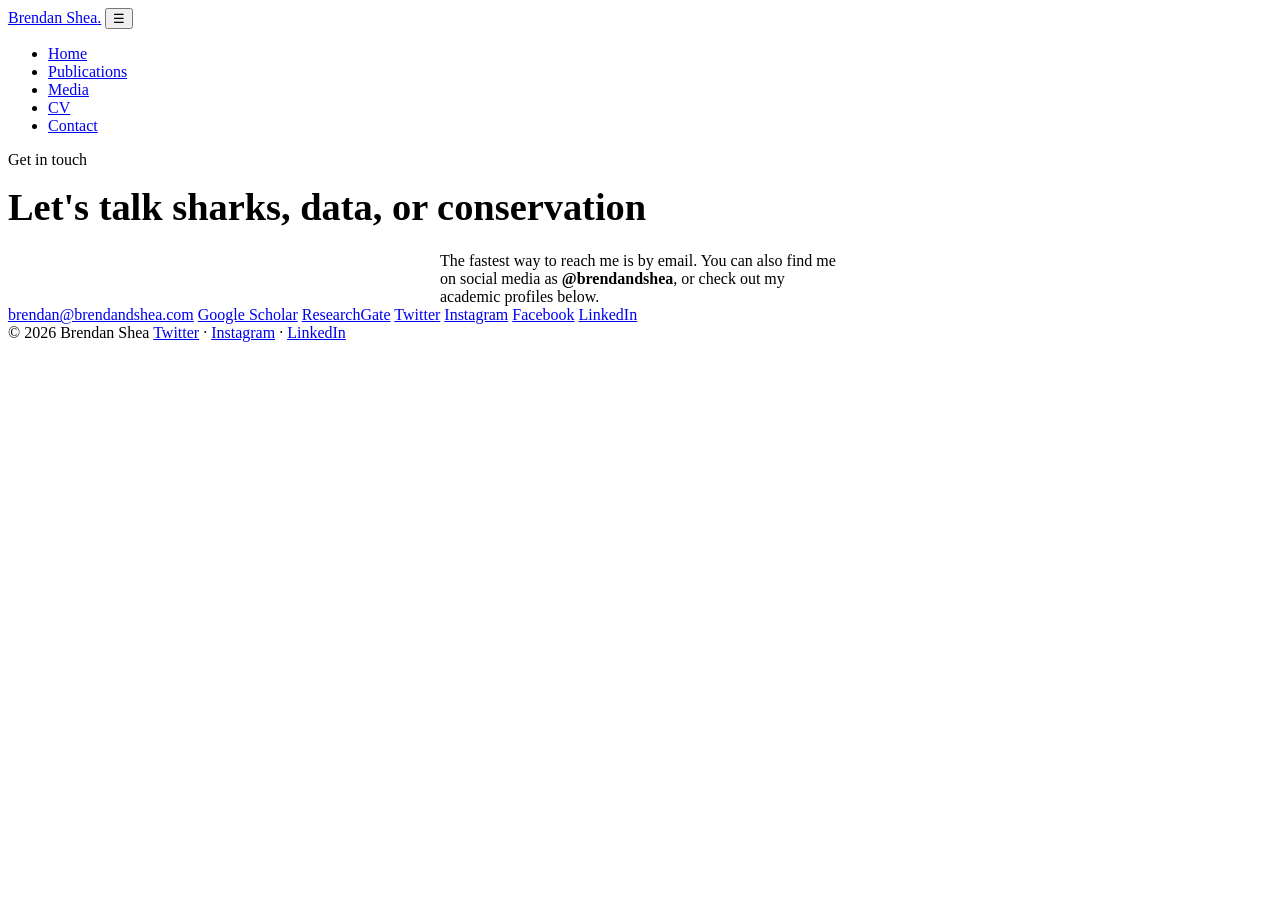
==== contact.html @ 5d06c725 "Add files via upload" ====
<!DOCTYPE html>
<html lang="en">
<head>
<meta charset="UTF-8">
<meta name="viewport" content="width=device-width, initial-scale=1.0">
<title>Contact — Brendan Shea</title>
<meta name="description" content="Get in touch with Brendan Shea — marine ecologist and data scientist.">
<link rel="preconnect" href="https://fonts.googleapis.com">
<link rel="preconnect" href="https://fonts.gstatic.com" crossorigin>
<link href="https://fonts.googleapis.com/css2?family=Fraunces:opsz,wght@9..144,500;9..144,600;9..144,700&family=Inter:wght@400;500;600;700&family=IBM+Plex+Mono:wght@400;500&display=swap" rel="stylesheet">
<link rel="stylesheet" href="css/style.css">
</head>
<body>

<nav class="site-nav">
  <div class="wrap">
    <a href="index.html" class="brand">Brendan Shea<span class="dot">.</span></a>
    <button class="nav-toggle" aria-label="Toggle navigation" aria-expanded="false">&#9776;</button>
    <ul class="nav-links">
      <li><a href="index.html">Home</a></li>
      <li><a href="publications.html">Publications</a></li>
      <li><a href="media.html">Media</a></li>
      <li><a href="cv.html">CV</a></li>
      <li><a href="contact.html" aria-current="page">Contact</a></li>
    </ul>
  </div>
</nav>

<section class="tight reveal" style="padding-top: var(--space-6);">
  <div class="wrap">
    <div class="contact-card">
      <p class="eyebrow" style="color:var(--accent-teal);">Get in touch</p>
      <h2 style="font-family:var(--font-display); font-size:clamp(1.8rem,3.5vw,2.4rem); margin: 0.3em 0 0.6em; color: var(--text-light);">Let's talk sharks, data, or conservation</h2>
      <p style="color:var(--text-muted-light); max-width:50ch; margin: 0 auto;">
        The fastest way to reach me is by email. You can also find me on social media as <strong style="color:var(--text-light);">@brendandshea</strong>, or check out my academic profiles below.
      </p>
      <div class="contact-links">
        <a href="mailto:brendan@brendandshea.com">brendan@brendandshea.com</a>
        <a href="https://scholar.google.com/citations?user=3Ep7CCoAAAAJ&hl=en&oi=ao" target="_blank" rel="noopener">Google Scholar</a>
        <a href="https://www.researchgate.net/profile/Brendan-Shea-5" target="_blank" rel="noopener">ResearchGate</a>
        <a href="https://twitter.com/brendandshea" target="_blank" rel="noopener">Twitter</a>
        <a href="https://instagram.com/brendandshea" target="_blank" rel="noopener">Instagram</a>
        <a href="https://facebook.com/brendandshea" target="_blank" rel="noopener">Facebook</a>
        <a href="https://www.linkedin.com/in/bdshea/" target="_blank" rel="noopener">LinkedIn</a>
      </div>
    </div>
  </div>
</section>

<footer class="site-footer">
  <div class="wrap">
    <span>&copy; <span id="year"></span> Brendan Shea</span>
    <span>
      <a href="https://twitter.com/brendandshea" target="_blank" rel="noopener">Twitter</a> &middot;
      <a href="https://instagram.com/brendandshea" target="_blank" rel="noopener">Instagram</a> &middot;
      <a href="https://www.linkedin.com/in/bdshea/" target="_blank" rel="noopener">LinkedIn</a>
    </span>
  </div>
</footer>

<script src="js/main.js"></script>
<script>document.getElementById('year').textContent = new Date().getFullYear();</script>
</body>
</html>
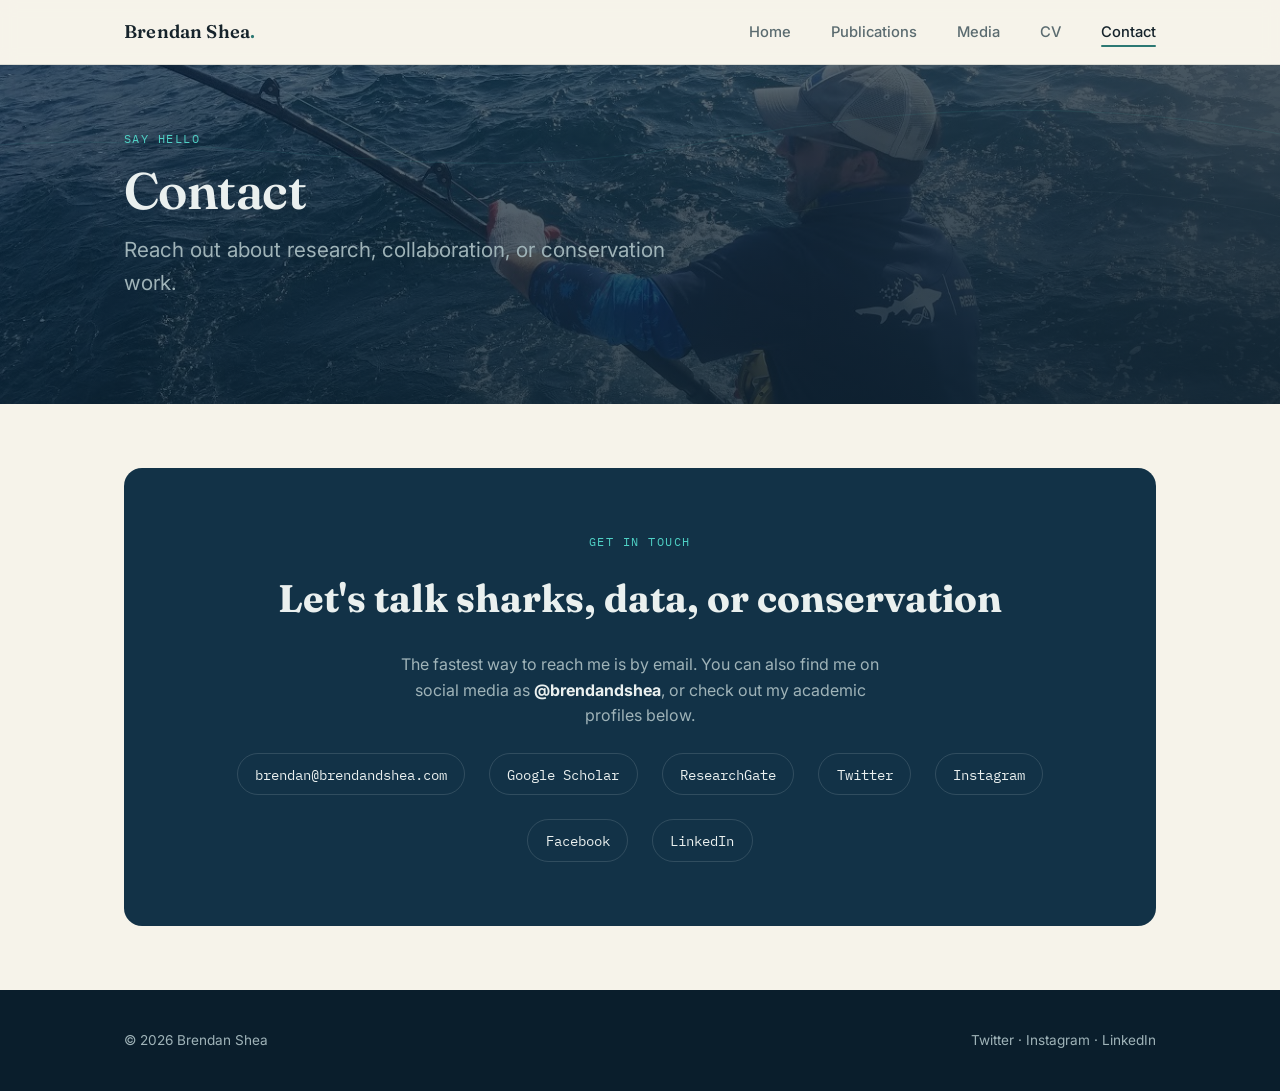
==== commit 8542aa20: "style edits" ====
--- a/contact.html
+++ b/contact.html
@@ -26,7 +26,19 @@
   </div>
 </nav>
 
-<section class="tight reveal" style="padding-top: var(--space-6);">
+<header class="hero has-photo" style="padding: var(--space-5) 0; background-image: url('images/contact/header.jpeg');">
+  <svg class="hero-contours" viewBox="0 0 1200 300" preserveAspectRatio="xMidYMid slice" xmlns="http://www.w3.org/2000/svg" aria-hidden="true">
+    <path d="M-50,80 C 200,40 400,120 650,70 S 1100,40 1250,80" fill="none" stroke="#4FD1C5" stroke-width="1" opacity="0.22"/>
+    <path d="M-50,160 C 220,110 420,190 680,140 S 1120,110 1250,160" fill="none" stroke="#EAF0EF" stroke-width="1" opacity="0.1"/>
+  </svg>
+  <div class="wrap">
+    <p class="eyebrow">Say hello</p>
+    <h1 style="font-size:clamp(2.2rem,4.5vw,3.2rem);">Contact</h1>
+    <p class="role">Reach out about research, collaboration, or conservation work.</p>
+  </div>
+</header>
+
+<section class="tight reveal">
   <div class="wrap">
     <div class="contact-card">
       <p class="eyebrow" style="color:var(--accent-teal);">Get in touch</p>
--- a/css/style.css
+++ b/css/style.css
@@ -0,0 +1,545 @@
+/* =========================================================
+   Brendan Shea — Marine Ecologist
+   Design system: deep-water navy + sunlit sand + bioluminescent teal
+   Signature motif: satellite-track lines (bathymetric contour + tag path)
+   ========================================================= */
+
+:root {
+  --bg-deep: #0A1E2C;       /* deep water navy — hero / footer */
+  --bg-mid: #123247;        /* secondary panel on dark */
+  --surface: #F6F3EA;       /* sand/paper — main content bg */
+  --surface-alt: #ECE6D6;   /* slightly deeper sand for cards */
+  --text-light: #EAF0EF;    /* text on dark */
+  --text-dark: #16232B;     /* text on light */
+  --text-muted: #5B6B70;    /* secondary text on light */
+  --text-muted-light: #9FB3B8; /* secondary text on dark */
+  --accent-teal: #4FD1C5;   /* bioluminescence accent */
+  --accent-teal-dim: #2C7873;
+  --accent-gold: #D9A441;   /* sunlit-surface accent, used sparingly */
+  --line: rgba(22, 35, 43, 0.12);
+  --line-dark: rgba(234, 240, 239, 0.14);
+
+  --font-display: "Fraunces", "Georgia", serif;
+  --font-body: "Inter", -apple-system, BlinkMacSystemFont, sans-serif;
+  --font-mono: "IBM Plex Mono", "SFMono-Regular", monospace;
+
+  --max-width: 1080px;
+  --space-1: 0.5rem;
+  --space-2: 1rem;
+  --space-3: 1.5rem;
+  --space-4: 2.5rem;
+  --space-5: 4rem;
+  --space-6: 6rem;
+}
+
+* { box-sizing: border-box; }
+html { scroll-behavior: smooth; }
+
+@media (prefers-reduced-motion: reduce) {
+  html { scroll-behavior: auto; }
+  *, *::before, *::after {
+    animation-duration: 0.01ms !important;
+    animation-iteration-count: 1 !important;
+    transition-duration: 0.01ms !important;
+  }
+}
+
+body {
+  margin: 0;
+  font-family: var(--font-body);
+  background: var(--surface);
+  color: var(--text-dark);
+  line-height: 1.6;
+  -webkit-font-smoothing: antialiased;
+}
+
+img { max-width: 100%; display: block; }
+a { color: inherit; }
+
+.wrap {
+  max-width: var(--max-width);
+  margin: 0 auto;
+  padding: 0 var(--space-3);
+}
+
+/* ---------- Nav ---------- */
+.site-nav {
+  position: sticky;
+  top: 0;
+  z-index: 50;
+  background: rgba(246, 243, 234, 0.92);
+  backdrop-filter: blur(8px);
+  border-bottom: 1px solid var(--line);
+}
+.site-nav .wrap {
+  display: flex;
+  align-items: center;
+  justify-content: space-between;
+  height: 64px;
+}
+.site-nav .brand {
+  font-family: var(--font-display);
+  font-weight: 600;
+  font-size: 1.15rem;
+  letter-spacing: 0.01em;
+  text-decoration: none;
+  color: var(--text-dark);
+}
+.site-nav .brand .dot { color: var(--accent-teal-dim); }
+.nav-links {
+  display: flex;
+  gap: var(--space-4);
+  list-style: none;
+  margin: 0;
+  padding: 0;
+}
+.nav-links a {
+  text-decoration: none;
+  font-size: 0.92rem;
+  font-weight: 500;
+  color: var(--text-muted);
+  position: relative;
+  padding-bottom: 4px;
+}
+.nav-links a:hover,
+.nav-links a[aria-current="page"] {
+  color: var(--text-dark);
+}
+.nav-links a[aria-current="page"]::after {
+  content: "";
+  position: absolute;
+  left: 0; right: 0; bottom: -2px;
+  height: 2px;
+  background: var(--accent-teal-dim);
+  border-radius: 2px;
+}
+.nav-toggle { display: none; }
+
+@media (max-width: 720px) {
+  .nav-links {
+    position: fixed;
+    inset: 64px 0 0 0;
+    background: var(--surface);
+    flex-direction: column;
+    padding: var(--space-4) var(--space-3);
+    gap: var(--space-3);
+    transform: translateY(-8px);
+    opacity: 0;
+    pointer-events: none;
+    transition: transform 0.25s ease, opacity 0.25s ease;
+  }
+  .nav-links.open {
+    transform: translateY(0);
+    opacity: 1;
+    pointer-events: auto;
+  }
+  .nav-toggle {
+    display: block;
+    background: none;
+    border: none;
+    font-size: 1.4rem;
+    color: var(--text-dark);
+    cursor: pointer;
+  }
+}
+
+/* ---------- Hero ---------- */
+.hero {
+  position: relative;
+  background: var(--bg-deep);
+  color: var(--text-light);
+  overflow: hidden;
+  padding: var(--space-6) 0 var(--space-5);
+}
+.hero-contours {
+  position: absolute;
+  inset: 0;
+  width: 100%;
+  height: 100%;
+  opacity: 0.35;
+  z-index: 1;
+}
+.hero .wrap {
+  position: relative;
+  z-index: 2;
+}
+
+/* hero with a photographic background */
+.hero.has-photo {
+  background-size: cover;
+  background-position: center;
+}
+.hero.has-photo::before {
+  content: "";
+  position: absolute;
+  inset: 0;
+  z-index: 1;
+  background: linear-gradient(160deg, rgba(10, 30, 44, 0.55) 0%, rgba(10, 30, 44, 0.92) 100%);
+}
+.eyebrow {
+  font-family: var(--font-mono);
+  font-size: 0.78rem;
+  letter-spacing: 0.12em;
+  text-transform: uppercase;
+  color: var(--accent-teal);
+  margin: 0 0 var(--space-2);
+}
+.hero h1 {
+  font-family: var(--font-display);
+  font-weight: 600;
+  font-size: clamp(2.6rem, 6vw, 4.6rem);
+  line-height: 1.02;
+  margin: 0 0 var(--space-2);
+  letter-spacing: -0.01em;
+}
+.hero .role {
+  font-size: clamp(1.05rem, 2vw, 1.3rem);
+  color: var(--text-muted-light);
+  max-width: 46ch;
+  margin: 0 0 var(--space-4);
+}
+.hero .role strong { color: var(--text-light); font-weight: 600; }
+
+.hero-actions {
+  display: flex;
+  gap: var(--space-2);
+  flex-wrap: wrap;
+}
+.btn {
+  display: inline-flex;
+  align-items: center;
+  gap: 0.4em;
+  font-family: var(--font-body);
+  font-weight: 600;
+  font-size: 0.92rem;
+  padding: 0.75em 1.4em;
+  border-radius: 999px;
+  text-decoration: none;
+  border: 1px solid transparent;
+  transition: transform 0.15s ease, background 0.15s ease, border-color 0.15s ease;
+}
+.btn-primary {
+  background: var(--accent-teal);
+  color: var(--bg-deep);
+}
+.btn-primary:hover { transform: translateY(-1px); background: #6fe0d5; }
+.btn-ghost {
+  border-color: var(--line-dark);
+  color: var(--text-light);
+}
+.btn-ghost:hover { border-color: var(--accent-teal); color: var(--accent-teal); }
+
+/* animated tag-track path drawn across hero */
+.track-path {
+  stroke-dasharray: 1400;
+  stroke-dashoffset: 1400;
+  animation: draw 3.2s ease-out forwards 0.4s;
+}
+.track-dot {
+  opacity: 0;
+  animation: appear 0.4s ease forwards 3.4s;
+}
+@keyframes draw { to { stroke-dashoffset: 0; } }
+@keyframes appear { to { opacity: 1; } }
+
+/* ---------- Sections ---------- */
+section { padding: var(--space-6) 0; }
+section.tight { padding: var(--space-5) 0; }
+.section-head {
+  margin-bottom: var(--space-4);
+  max-width: 60ch;
+}
+.section-head .eyebrow { color: var(--accent-teal-dim); }
+.section-head h2 {
+  font-family: var(--font-display);
+  font-size: clamp(1.7rem, 3vw, 2.3rem);
+  margin: 0.2em 0 0.4em;
+  color: var(--text-dark);
+}
+.section-head p { color: var(--text-muted); margin: 0; }
+
+.on-dark { background: var(--bg-deep); color: var(--text-light); }
+.on-dark .section-head h2 { color: var(--text-light); }
+.on-dark .section-head p { color: var(--text-muted-light); }
+
+/* on-dark section with a photographic background */
+.on-dark.has-photo {
+  position: relative;
+  background-size: cover;
+  background-position: center;
+  overflow: hidden;
+}
+.on-dark.has-photo::before {
+  content: "";
+  position: absolute;
+  inset: 0;
+  z-index: 1;
+  background: linear-gradient(180deg, rgba(10, 30, 44, 0.88), rgba(10, 30, 44, 0.94));
+}
+.on-dark.has-photo .wrap {
+  position: relative;
+  z-index: 2;
+}
+
+/* ---------- About / bio split ---------- */
+.about-grid {
+  display: grid;
+  grid-template-columns: 1.1fr 1.4fr;
+  gap: var(--space-5);
+  align-items: start;
+}
+.about-photo {
+  border-radius: 14px;
+  overflow: hidden;
+  border: 1px solid var(--line);
+  aspect-ratio: 4 / 5;
+}
+.about-photo img {
+  width: 100%;
+  height: 100%;
+  object-fit: cover;
+}
+.about-text p { margin: 0 0 1.1em; color: var(--text-dark); }
+.about-text p:last-child { margin-bottom: 0; }
+@media (max-width: 820px) {
+  .about-grid { grid-template-columns: 1fr; }
+  .about-photo { aspect-ratio: 16 / 10; }
+}
+
+/* ---------- Photo grid (mosaic of smaller shots) ---------- */
+.photo-grid {
+  display: grid;
+  grid-template-columns: repeat(auto-fit, minmax(200px, 1fr));
+  gap: var(--space-2);
+  margin-top: var(--space-4);
+}
+.photo-grid img {
+  width: 100%;
+  height: 230px;
+  object-fit: cover;
+  border-radius: 14px;
+  border: 1px solid var(--line);
+}
+
+/* ---------- Inline banner photo (used within content blocks) ---------- */
+.content-photo {
+  width: 100%;
+  aspect-ratio: 21 / 9;
+  object-fit: cover;
+  border-radius: 14px;
+  border: 1px solid var(--line);
+  margin: var(--space-4) 0;
+}
+
+/* ---------- Focus cards ---------- */
+.focus-grid {
+  display: grid;
+  grid-template-columns: repeat(auto-fit, minmax(220px, 1fr));
+  gap: var(--space-3);
+}
+.focus-card {
+  background: var(--surface-alt);
+  border: 1px solid var(--line);
+  border-radius: 14px;
+  padding: var(--space-3);
+  transition: transform 0.2s ease, box-shadow 0.2s ease;
+}
+.focus-card:hover {
+  transform: translateY(-3px);
+  box-shadow: 0 10px 24px rgba(22,35,43,0.08);
+}
+.focus-num {
+  font-family: var(--font-mono);
+  color: var(--accent-teal-dim);
+  font-size: 0.8rem;
+  letter-spacing: 0.08em;
+}
+.focus-card h3 {
+  font-family: var(--font-display);
+  font-size: 1.15rem;
+  margin: 0.5em 0 0.4em;
+}
+.focus-card p { color: var(--text-muted); margin: 0; font-size: 0.94rem; }
+
+/* ---------- Stats strip ---------- */
+.stats-strip {
+  display: grid;
+  grid-template-columns: repeat(auto-fit, minmax(160px, 1fr));
+  gap: var(--space-3);
+  text-align: left;
+}
+.stat .num {
+  font-family: var(--font-display);
+  font-size: clamp(2.2rem, 4vw, 3.2rem);
+  color: var(--accent-teal);
+  line-height: 1;
+}
+.stat .label {
+  font-family: var(--font-mono);
+  font-size: 0.78rem;
+  letter-spacing: 0.06em;
+  text-transform: uppercase;
+  color: var(--text-muted-light);
+  margin-top: 0.5em;
+}
+
+/* ---------- Publications ---------- */
+.pub-year {
+  display: flex;
+  gap: var(--space-4);
+  padding: var(--space-4) 0;
+  border-top: 1px solid var(--line);
+}
+.pub-year:first-of-type { border-top: none; }
+.pub-year .year {
+  font-family: var(--font-mono);
+  font-size: 1.4rem;
+  color: var(--accent-teal-dim);
+  min-width: 5ch;
+  flex-shrink: 0;
+}
+.pub-list { list-style: none; margin: 0; padding: 0; flex: 1; }
+.pub-item {
+  padding: 0.9em 0;
+  border-bottom: 1px dashed var(--line);
+}
+.pub-item:last-child { border-bottom: none; }
+.pub-item .dagger { color: var(--accent-gold); font-weight: 700; margin-right: 0.3em; }
+.pub-item .title { font-weight: 600; }
+.pub-item .venue { color: var(--text-muted); font-size: 0.92rem; }
+.pub-item a.link {
+  display: inline-block;
+  margin-top: 0.35em;
+  font-family: var(--font-mono);
+  font-size: 0.78rem;
+  letter-spacing: 0.04em;
+  color: var(--accent-teal-dim);
+  text-decoration: none;
+  border-bottom: 1px solid transparent;
+}
+.pub-item a.link:hover { border-bottom-color: var(--accent-teal-dim); }
+.legend {
+  font-family: var(--font-mono);
+  font-size: 0.8rem;
+  color: var(--text-muted);
+  margin-bottom: var(--space-3);
+}
+
+/* ---------- Media ---------- */
+.media-grid {
+  display: grid;
+  grid-template-columns: repeat(auto-fit, minmax(280px, 1fr));
+  gap: var(--space-3);
+}
+.media-card {
+  background: var(--surface-alt);
+  border: 1px solid var(--line);
+  border-radius: 14px;
+  overflow: hidden;
+  text-decoration: none;
+  color: var(--text-dark);
+  display: flex;
+  flex-direction: column;
+  transition: transform 0.2s ease, box-shadow 0.2s ease;
+}
+.media-card:hover { transform: translateY(-3px); box-shadow: 0 10px 24px rgba(22,35,43,0.08); }
+.media-card .thumb {
+  aspect-ratio: 16/9;
+  background: var(--bg-mid);
+  position: relative;
+}
+.media-card .thumb iframe { width: 100%; height: 100%; border: 0; }
+.media-card .body { padding: var(--space-3); }
+.media-card h3 { font-family: var(--font-display); font-size: 1.05rem; margin: 0 0 0.4em; }
+.media-card p { color: var(--text-muted); font-size: 0.9rem; margin: 0; }
+
+.press-list { list-style: none; margin: 0; padding: 0; }
+.press-list li {
+  padding: 0.9em 0;
+  border-top: 1px dashed var(--line);
+  display: flex;
+  justify-content: space-between;
+  gap: var(--space-2);
+  flex-wrap: wrap;
+}
+.press-list li:first-child { border-top: none; }
+.press-list a { text-decoration: none; font-weight: 600; }
+.press-list a:hover { color: var(--accent-teal-dim); }
+.press-date { font-family: var(--font-mono); font-size: 0.8rem; color: var(--text-muted); white-space: nowrap; }
+
+/* ---------- CV ---------- */
+.cv-block { margin-bottom: var(--space-4); }
+.cv-block h3 {
+  font-family: var(--font-display);
+  font-size: 1.3rem;
+  margin-bottom: var(--space-2);
+}
+.cv-list { list-style: none; margin: 0; padding: 0; }
+.cv-list li {
+  padding: 0.6em 0;
+  border-top: 1px dashed var(--line);
+  display: flex;
+  justify-content: space-between;
+  gap: var(--space-2);
+}
+.cv-list li:first-child { border-top: none; }
+.cv-list .meta { font-family: var(--font-mono); font-size: 0.82rem; color: var(--text-muted); white-space: nowrap; }
+
+/* ---------- Contact ---------- */
+.contact-card {
+  background: var(--bg-mid);
+  border-radius: 18px;
+  padding: var(--space-5);
+  text-align: center;
+}
+.contact-links {
+  display: flex;
+  flex-wrap: wrap;
+  justify-content: center;
+  gap: var(--space-3);
+  margin-top: var(--space-3);
+}
+.contact-links a {
+  font-family: var(--font-mono);
+  font-size: 0.9rem;
+  text-decoration: none;
+  color: var(--text-light);
+  border: 1px solid var(--line-dark);
+  border-radius: 999px;
+  padding: 0.6em 1.2em;
+  transition: border-color 0.15s ease, color 0.15s ease;
+}
+.contact-links a:hover { border-color: var(--accent-teal); color: var(--accent-teal); }
+
+/* ---------- Footer ---------- */
+footer.site-footer {
+  background: var(--bg-deep);
+  color: var(--text-muted-light);
+  padding: var(--space-4) 0;
+  font-size: 0.85rem;
+}
+.site-footer .wrap {
+  display: flex;
+  justify-content: space-between;
+  flex-wrap: wrap;
+  gap: var(--space-2);
+}
+.site-footer a { color: var(--text-muted-light); text-decoration: none; }
+.site-footer a:hover { color: var(--accent-teal); }
+
+/* ---------- Scroll reveal ---------- */
+.reveal {
+  opacity: 0;
+  transform: translateY(16px);
+  transition: opacity 0.6s ease, transform 0.6s ease;
+}
+.reveal.in-view {
+  opacity: 1;
+  transform: translateY(0);
+}
+
+/* focus visibility */
+a:focus-visible, button:focus-visible {
+  outline: 2px solid var(--accent-teal-dim);
+  outline-offset: 2px;
+}
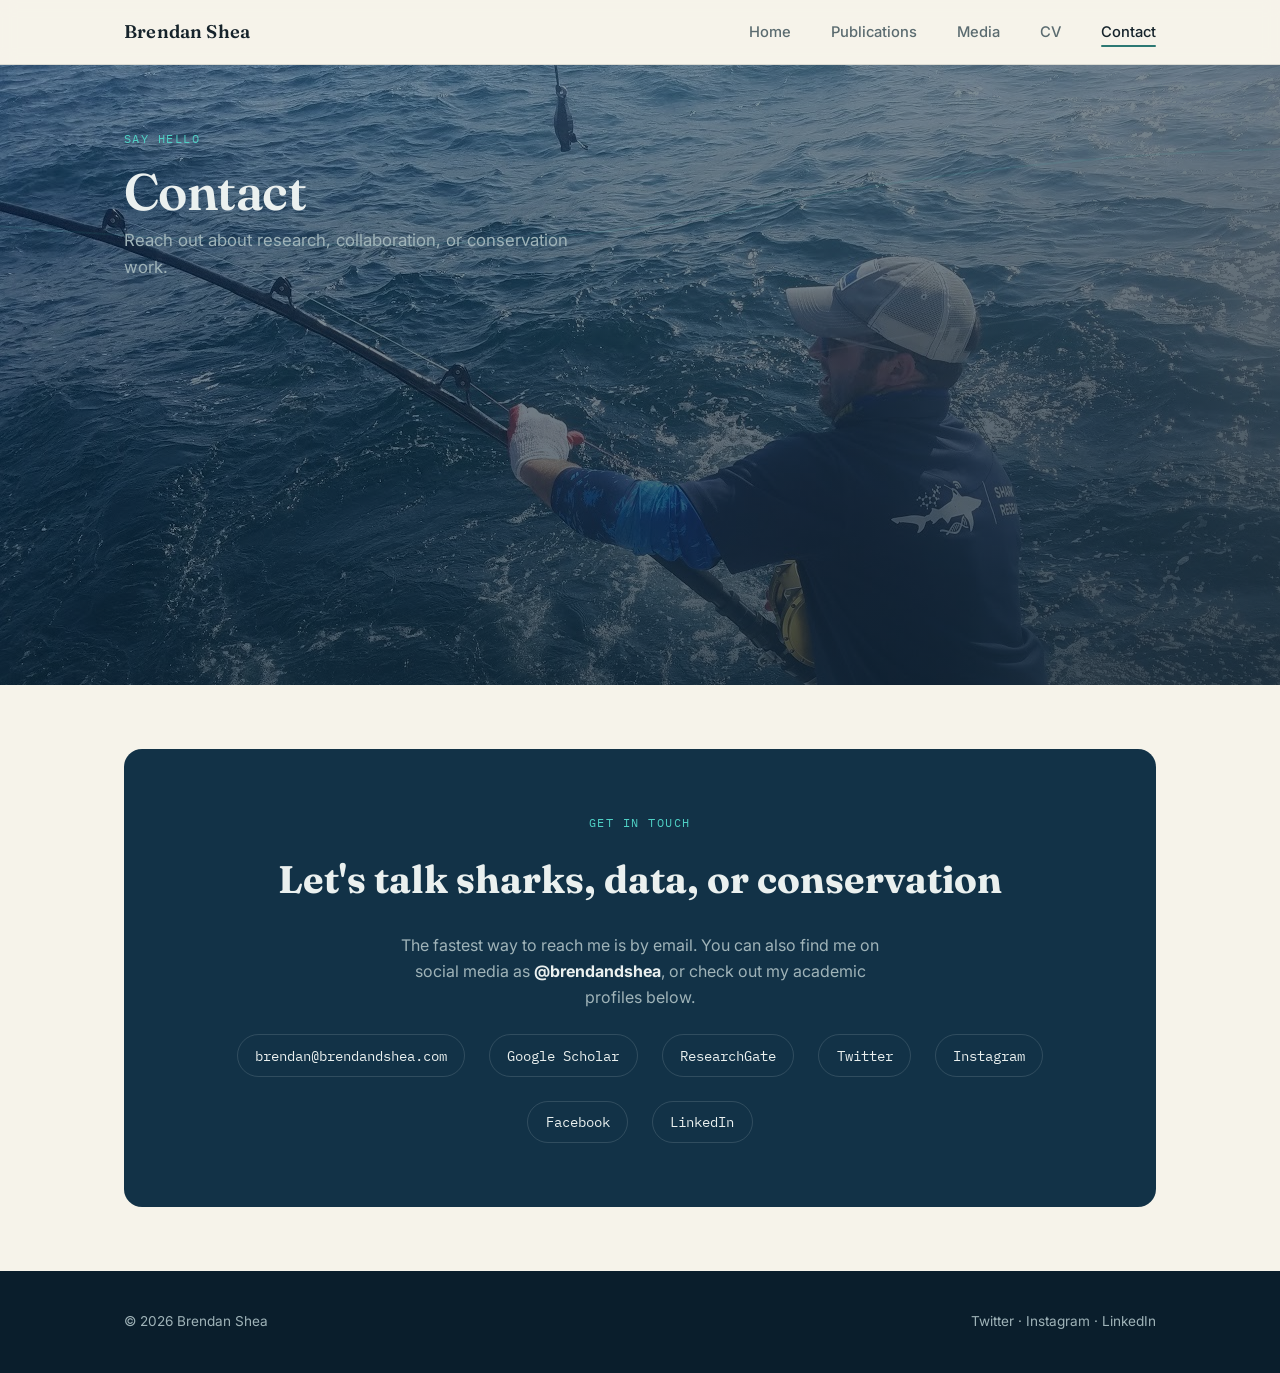
==== commit 273be7cc: "style updates" ====
--- a/contact.html
+++ b/contact.html
@@ -14,7 +14,7 @@
 
 <nav class="site-nav">
   <div class="wrap">
-    <a href="index.html" class="brand">Brendan Shea<span class="dot">.</span></a>
+    <a href="index.html" class="brand">Brendan Shea</a>
     <button class="nav-toggle" aria-label="Toggle navigation" aria-expanded="false">&#9776;</button>
     <ul class="nav-links">
       <li><a href="index.html">Home</a></li>
--- a/css/style.css
+++ b/css/style.css
@@ -151,30 +151,57 @@
   overflow: hidden;
   padding: var(--space-6) 0 var(--space-5);
 }
+.hero.has-photo {
+  min-height: 620px;
+  padding-top: var(--space-3);
+  padding-bottom: var(--space-6);
+}
 .hero-contours {
   position: absolute;
   inset: 0;
   width: 100%;
   height: 100%;
   opacity: 0.35;
-  z-index: 1;
+  z-index: 2;
 }
 .hero .wrap {
   position: relative;
-  z-index: 2;
-}
-
-/* hero with a photographic background */
-.hero.has-photo {
-  background-size: cover;
-  background-position: center;
+  z-index: 3;
+}
+
+/* hero with a photographic background — real <img>, never tiles, position is tunable */
+.hero-photo {
+  position: absolute;
+  inset: 0;
+  width: 100%;
+  height: 100%;
+  object-fit: cover;
+  object-position: center top;
+  z-index: 0;
+  display: block;
+}
+@media (max-width: 720px) {
+  /* on narrow screens the crop window is horizontal (not vertical), so shift
+     left toward the shark's head instead of centering on the people/text area */
+  .hero-photo { object-position: 15% top; }
 }
 .hero.has-photo::before {
   content: "";
   position: absolute;
   inset: 0;
   z-index: 1;
-  background: linear-gradient(160deg, rgba(10, 30, 44, 0.55) 0%, rgba(10, 30, 44, 0.92) 100%);
+  background: linear-gradient(160deg, rgba(10, 30, 44, 0.35) 0%, rgba(10, 30, 44, 0.82) 100%);
+}
+
+/* translucent panel behind hero text / button so it never gets lost in a busy photo */
+.hero-panel {
+  display: inline-block;
+  background: rgba(10, 30, 44, 0.52);
+  backdrop-filter: blur(6px);
+  -webkit-backdrop-filter: blur(6px);
+  border-radius: 16px;
+  padding: var(--space-2) var(--space-3);
+  max-width: 100%;
 }
 .eyebrow {
   font-family: var(--font-mono);
@@ -187,17 +214,18 @@
 .hero h1 {
   font-family: var(--font-display);
   font-weight: 600;
-  font-size: clamp(2.6rem, 6vw, 4.6rem);
-  line-height: 1.02;
-  margin: 0 0 var(--space-2);
+  font-size: clamp(1.9rem, 3.6vw, 2.8rem);
+  line-height: 1.05;
+  margin: 0 0 var(--space-1);
   letter-spacing: -0.01em;
 }
 .hero .role {
-  font-size: clamp(1.05rem, 2vw, 1.3rem);
+  font-size: clamp(0.92rem, 1.4vw, 1.05rem);
   color: var(--text-muted-light);
-  max-width: 46ch;
-  margin: 0 0 var(--space-4);
-}
+  max-width: 42ch;
+  margin: 0 0 var(--space-3);
+}
+.hero.has-photo .hero-panel .eyebrow { margin-bottom: 0.4em; }
 .hero .role strong { color: var(--text-light); font-weight: 600; }
 
 .hero-actions {
@@ -226,8 +254,11 @@
 .btn-ghost {
   border-color: var(--line-dark);
   color: var(--text-light);
-}
-.btn-ghost:hover { border-color: var(--accent-teal); color: var(--accent-teal); }
+  background: rgba(10, 30, 44, 0.45);
+  backdrop-filter: blur(4px);
+  -webkit-backdrop-filter: blur(4px);
+}
+.btn-ghost:hover { border-color: var(--accent-teal); color: var(--accent-teal); background: rgba(10, 30, 44, 0.65); }
 
 /* animated tag-track path drawn across hero */
 .track-path {
@@ -249,7 +280,7 @@
   margin-bottom: var(--space-4);
   max-width: 60ch;
 }
-.section-head .eyebrow { color: var(--accent-teal-dim); }
+.section-head .eyebrow { color: var(--accent-teal-dim); font-size: 0.95rem; letter-spacing: 0.1em; }
 .section-head h2 {
   font-family: var(--font-display);
   font-size: clamp(1.7rem, 3vw, 2.3rem);
@@ -319,6 +350,23 @@
   object-fit: cover;
   border-radius: 14px;
   border: 1px solid var(--line);
+}
+
+/* denser bento-style mosaic variant — packs more photos into less vertical space */
+.photo-grid.mosaic {
+  grid-template-columns: repeat(auto-fill, minmax(130px, 1fr));
+  grid-auto-rows: 120px;
+  grid-auto-flow: dense;
+}
+.photo-grid.mosaic img {
+  height: 100%;
+}
+.photo-grid.mosaic img.big {
+  grid-column: span 2;
+  grid-row: span 2;
+}
+@media (max-width: 480px) {
+  .photo-grid.mosaic { grid-template-columns: repeat(auto-fill, minmax(100px, 1fr)); grid-auto-rows: 90px; }
 }
 
 /* ---------- Inline banner photo (used within content blocks) ---------- */
@@ -357,9 +405,28 @@
 .focus-card h3 {
   font-family: var(--font-display);
   font-size: 1.15rem;
+  line-height: 1.25;
   margin: 0.5em 0 0.4em;
+  min-height: 2.6em;
+  color: #000;
 }
 .focus-card p { color: var(--text-muted); margin: 0; font-size: 0.94rem; }
+
+/* ---------- Slim full-bleed photo banner (section divider) ---------- */
+.section-banner {
+  width: 100%;
+  max-width: 1700px;
+  margin: 0 auto;
+  height: clamp(140px, 22vw, 260px);
+  overflow: hidden;
+}
+.section-banner img {
+  width: 100%;
+  height: 100%;
+  object-fit: cover;
+  object-position: center 30%;
+  display: block;
+}
 
 /* ---------- Stats strip ---------- */
 .stats-strip {
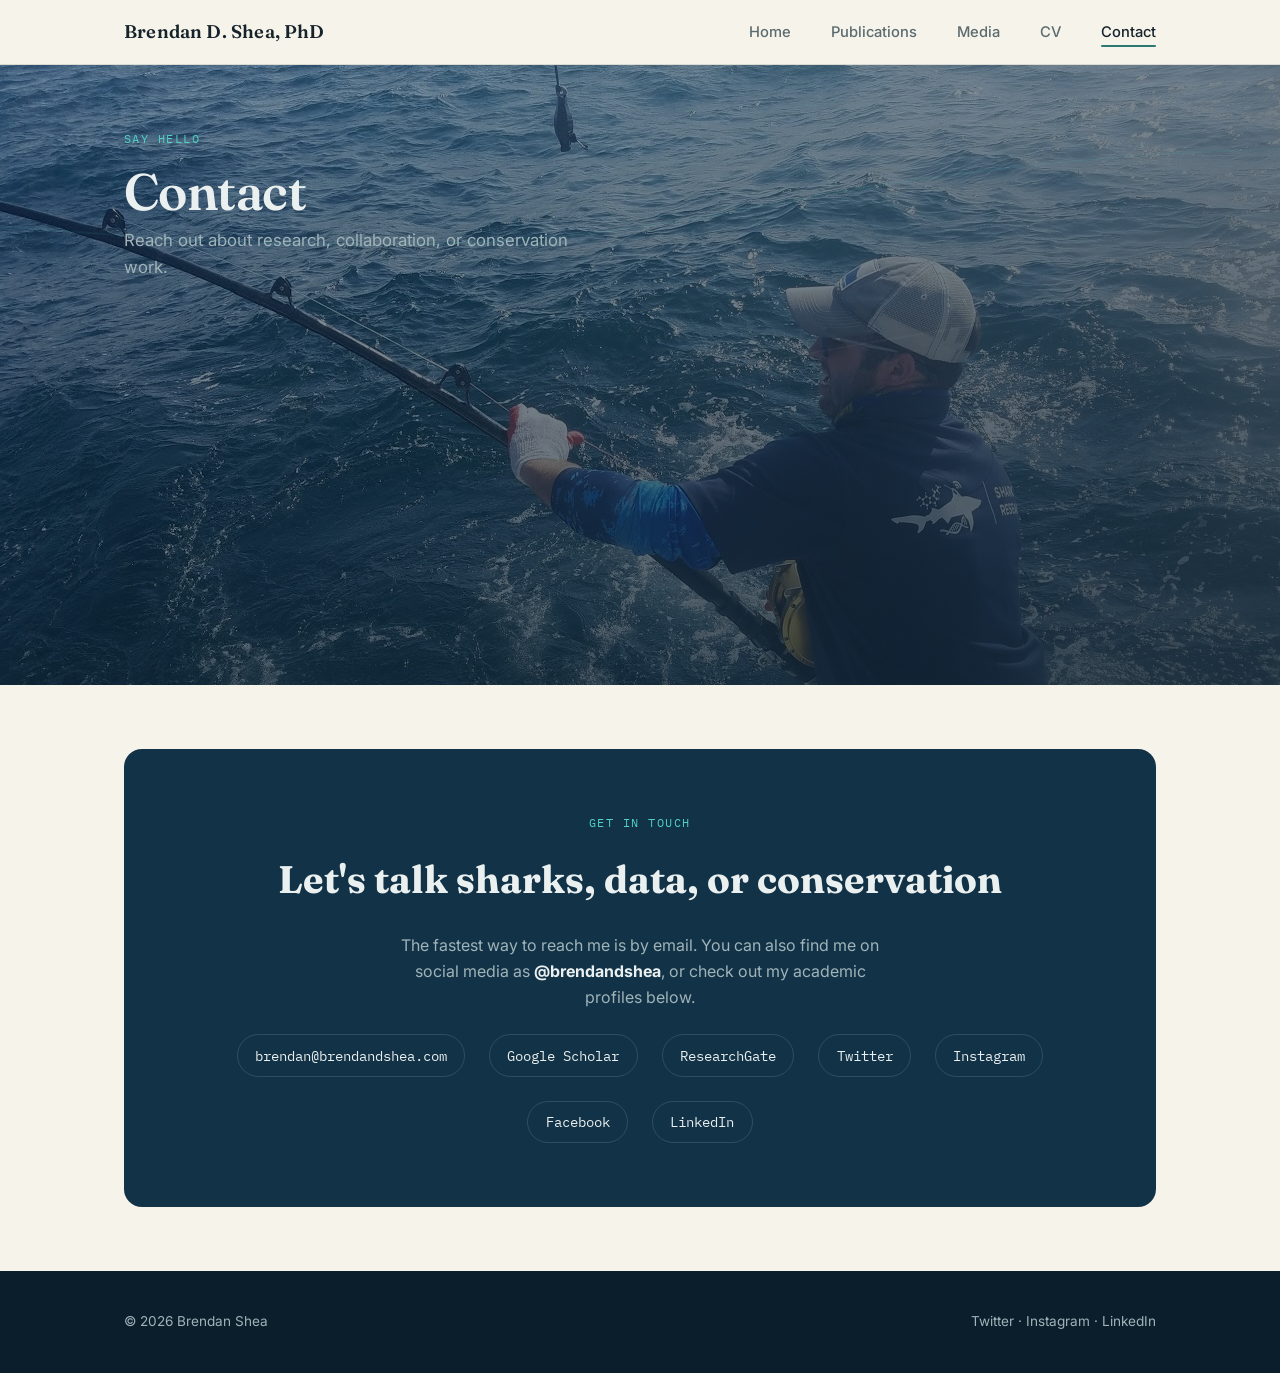
==== commit 17104ffa: "Update contact.html" ====
--- a/contact.html
+++ b/contact.html
@@ -14,7 +14,7 @@
 
 <nav class="site-nav">
   <div class="wrap">
-    <a href="index.html" class="brand">Brendan Shea</a>
+    <a href="index.html" class="brand">Brendan D. Shea, PhD</a>
     <button class="nav-toggle" aria-label="Toggle navigation" aria-expanded="false">&#9776;</button>
     <ul class="nav-links">
       <li><a href="index.html">Home</a></li>
--- a/css/style.css
+++ b/css/style.css
@@ -183,7 +183,7 @@
 @media (max-width: 720px) {
   /* on narrow screens the crop window is horizontal (not vertical), so shift
      left toward the shark's head instead of centering on the people/text area */
-  .hero-photo { object-position: 15% top; }
+  .hero-photo { object-position: 0% top; }
 }
 .hero.has-photo::before {
   content: "";
@@ -324,6 +324,9 @@
   overflow: hidden;
   border: 1px solid var(--line);
   aspect-ratio: 4 / 5;
+  /* forces its own compositing layer so it isn't blurred when the ancestor
+     .reveal section animates its transform on scroll-in (Chrome/Safari quirk) */
+  transform: translateZ(0);
 }
 .about-photo img {
   width: 100%;
@@ -350,6 +353,7 @@
   object-fit: cover;
   border-radius: 14px;
   border: 1px solid var(--line);
+  transform: translateZ(0);
 }
 
 /* denser bento-style mosaic variant — packs more photos into less vertical space */
@@ -377,6 +381,7 @@
   border-radius: 14px;
   border: 1px solid var(--line);
   margin: var(--space-4) 0;
+  transform: translateZ(0);
 }
 
 /* ---------- Focus cards ---------- */
@@ -419,6 +424,7 @@
   margin: 0 auto;
   height: clamp(140px, 22vw, 260px);
   overflow: hidden;
+  transform: translateZ(0);
 }
 .section-banner img {
   width: 100%;
@@ -509,6 +515,7 @@
   flex-direction: column;
   transition: transform 0.2s ease, box-shadow 0.2s ease;
 }
+.media-card .thumb { transform: translateZ(0); }
 .media-card:hover { transform: translateY(-3px); box-shadow: 0 10px 24px rgba(22,35,43,0.08); }
 .media-card .thumb {
   aspect-ratio: 16/9;
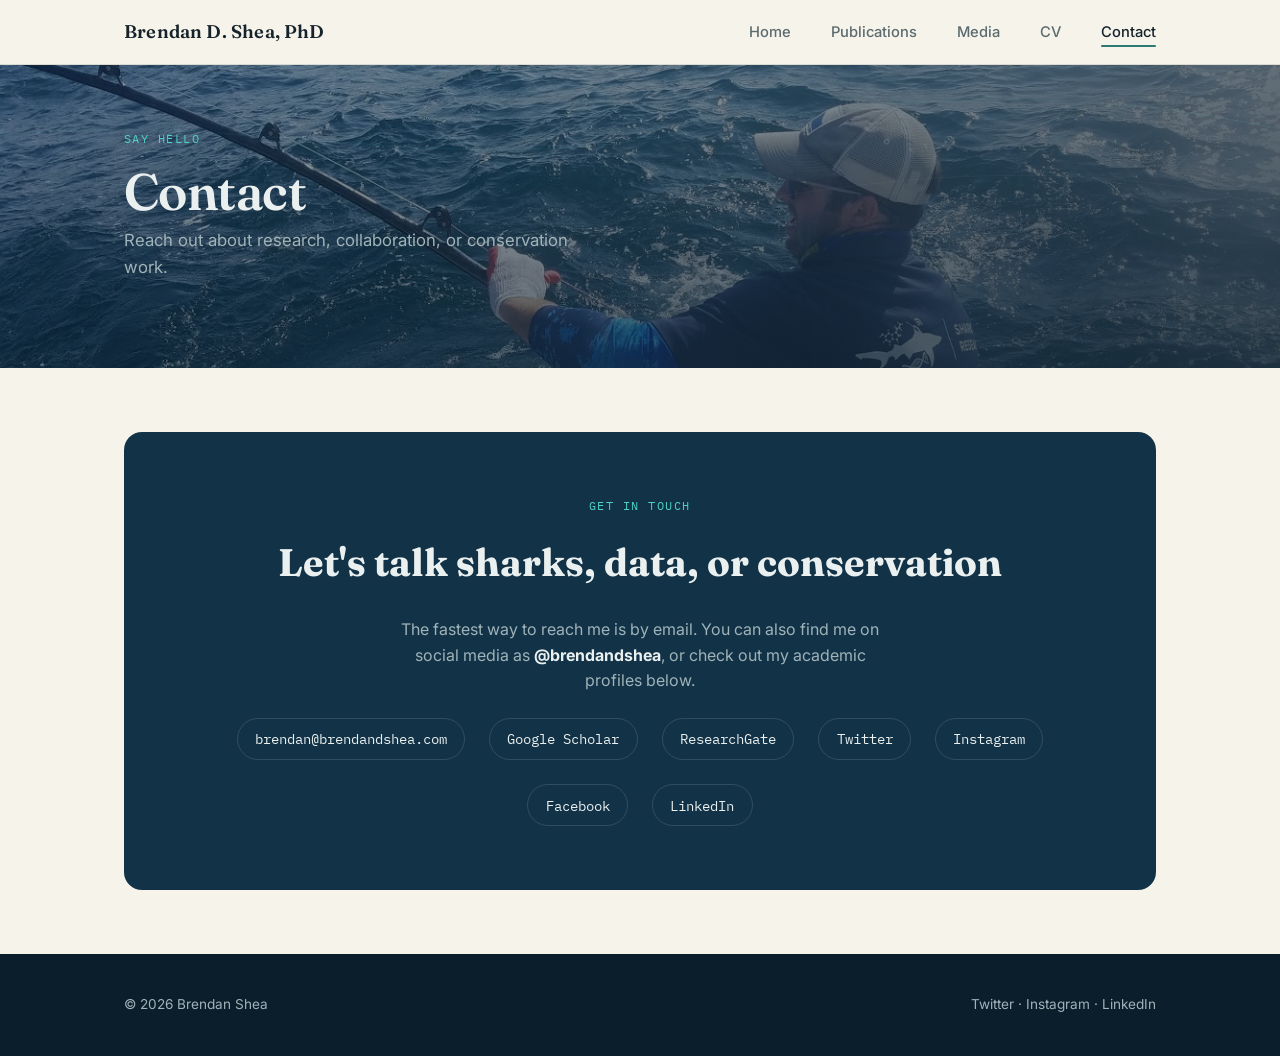
==== commit f48bb82f: "update image headers" ====
--- a/contact.html
+++ b/contact.html
@@ -26,7 +26,8 @@
   </div>
 </nav>
 
-<header class="hero has-photo" style="padding: var(--space-5) 0; background-image: url('images/contact/header.jpeg');">
+<header class="hero has-photo" style="padding: var(--space-5) 0;">
+  <img class="hero-photo" src="images/contact/header.jpeg" alt="" style="object-position: center 35%;">
   <svg class="hero-contours" viewBox="0 0 1200 300" preserveAspectRatio="xMidYMid slice" xmlns="http://www.w3.org/2000/svg" aria-hidden="true">
     <path d="M-50,80 C 200,40 400,120 650,70 S 1100,40 1250,80" fill="none" stroke="#4FD1C5" stroke-width="1" opacity="0.22"/>
     <path d="M-50,160 C 220,110 420,190 680,140 S 1120,110 1250,160" fill="none" stroke="#EAF0EF" stroke-width="1" opacity="0.1"/>
--- a/css/style.css
+++ b/css/style.css
@@ -151,7 +151,7 @@
   overflow: hidden;
   padding: var(--space-6) 0 var(--space-5);
 }
-.hero.has-photo {
+.hero.has-photo.hero-tall {
   min-height: 620px;
   padding-top: var(--space-3);
   padding-bottom: var(--space-6);
@@ -430,7 +430,7 @@
   width: 100%;
   height: 100%;
   object-fit: cover;
-  object-position: center 30%;
+  object-position: center 55%;
   display: block;
 }
 
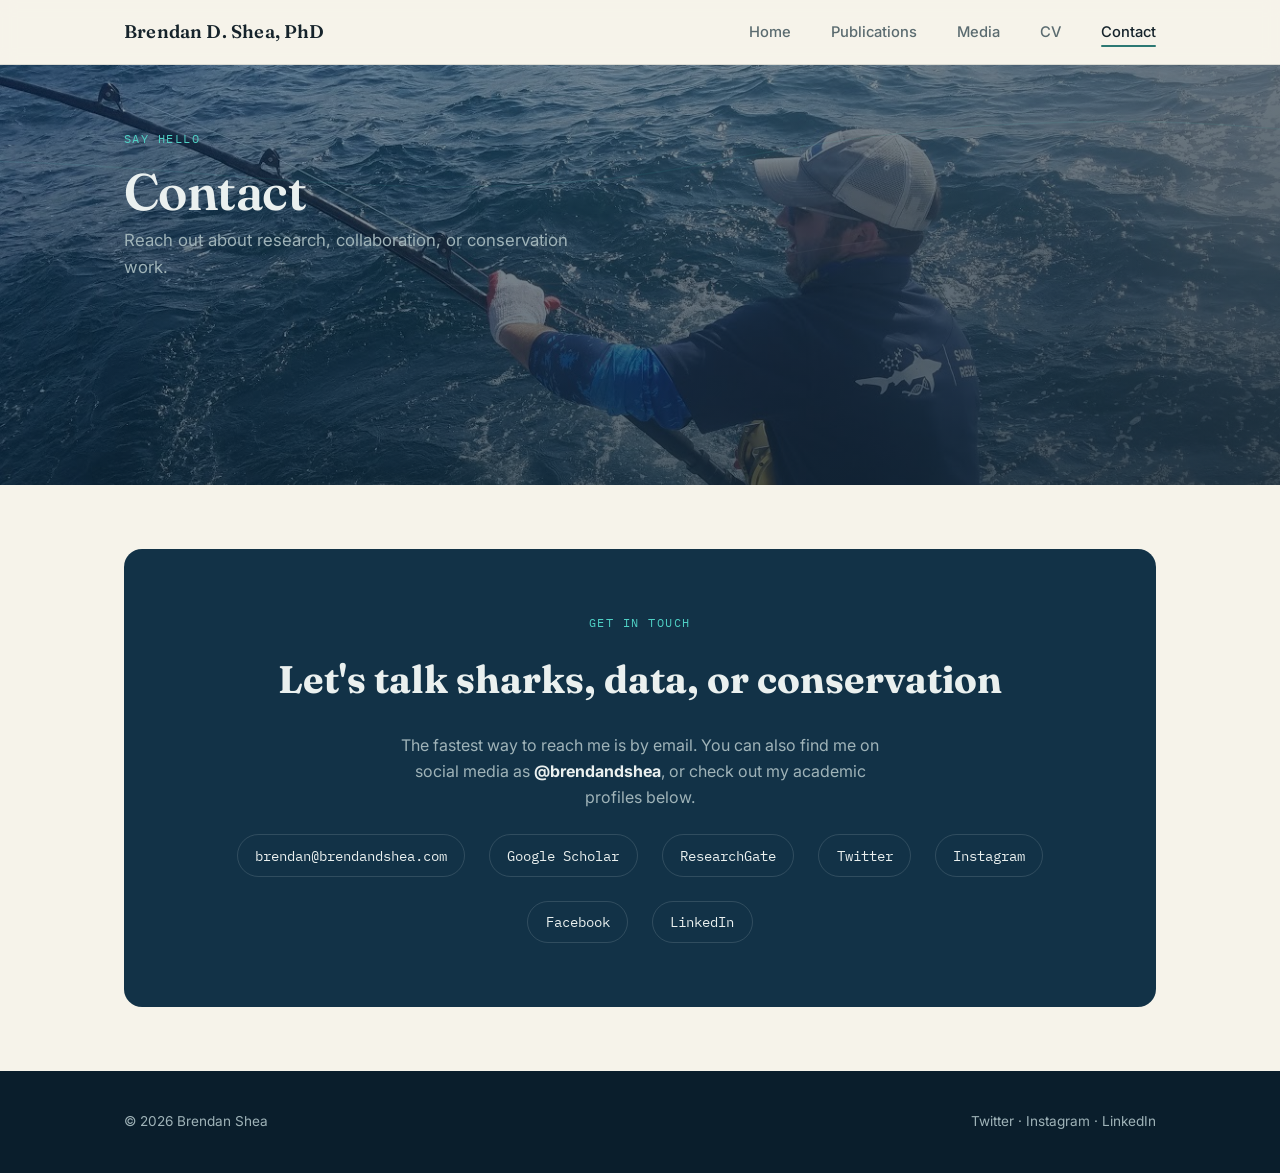
==== commit 627da681: "image_updates" ====
--- a/contact.html
+++ b/contact.html
@@ -26,8 +26,8 @@
   </div>
 </nav>
 
-<header class="hero has-photo" style="padding: var(--space-5) 0;">
-  <img class="hero-photo" src="images/contact/header.jpeg" alt="" style="object-position: center 35%;">
+<header class="hero has-photo hero-md" style="padding: var(--space-5) 0;">
+  <img class="hero-photo" src="images/contact/header.jpeg" alt="" style="object-position: center 40%;">
   <svg class="hero-contours" viewBox="0 0 1200 300" preserveAspectRatio="xMidYMid slice" xmlns="http://www.w3.org/2000/svg" aria-hidden="true">
     <path d="M-50,80 C 200,40 400,120 650,70 S 1100,40 1250,80" fill="none" stroke="#4FD1C5" stroke-width="1" opacity="0.22"/>
     <path d="M-50,160 C 220,110 420,190 680,140 S 1120,110 1250,160" fill="none" stroke="#EAF0EF" stroke-width="1" opacity="0.1"/>
--- a/css/style.css
+++ b/css/style.css
@@ -156,6 +156,9 @@
   padding-top: var(--space-3);
   padding-bottom: var(--space-6);
 }
+.hero.has-photo.hero-md {
+  min-height: 420px;
+}
 .hero-contours {
   position: absolute;
   inset: 0;
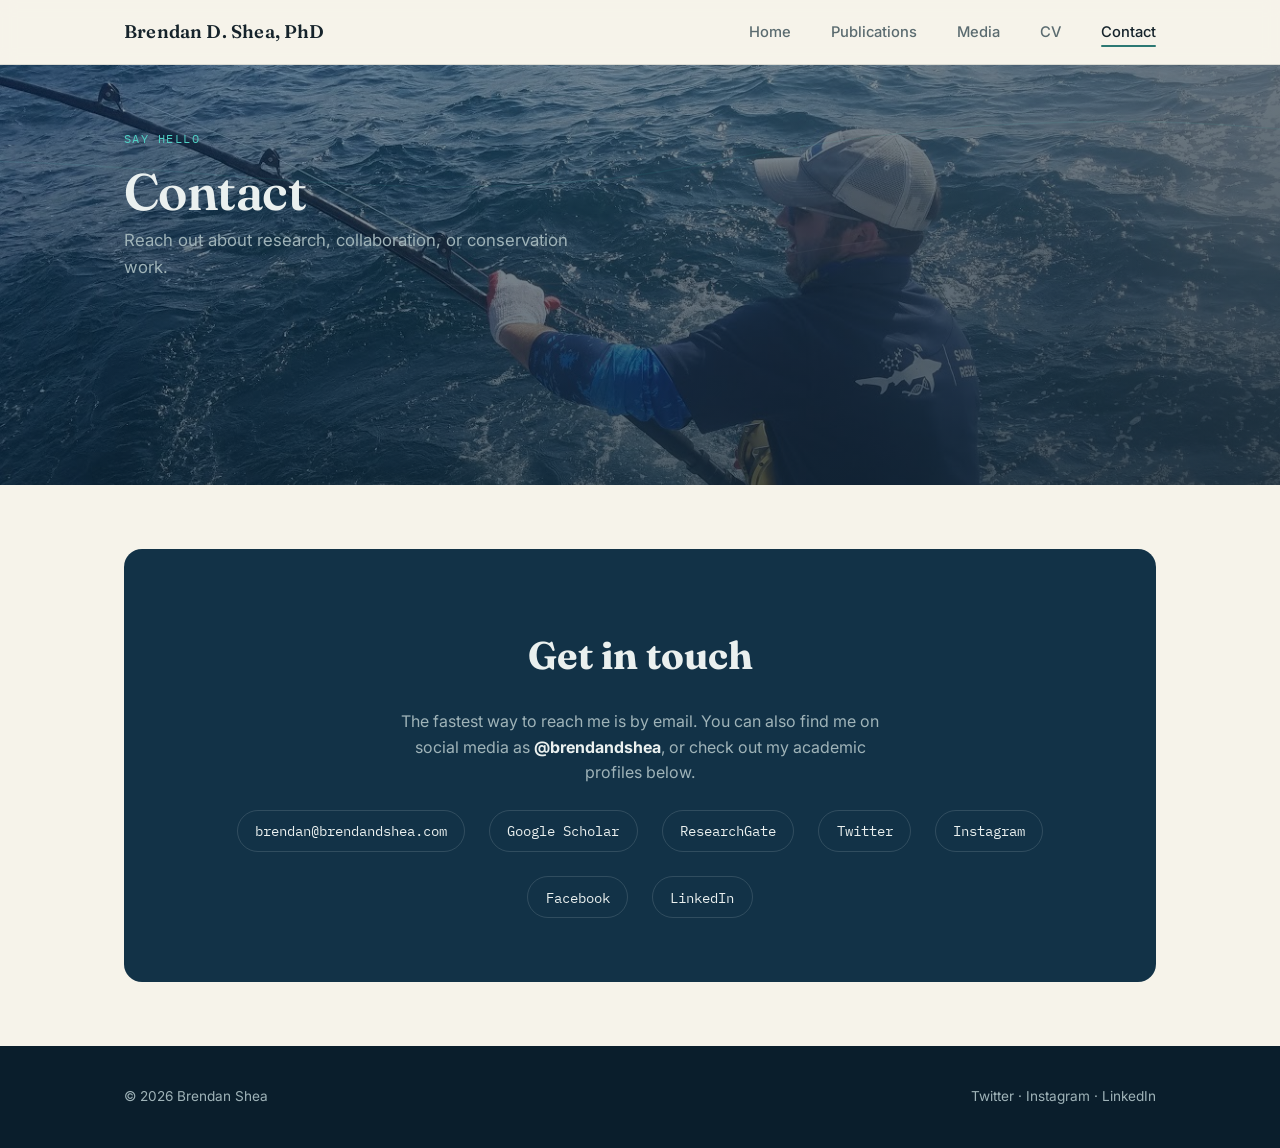
==== commit 0eb9cac4: "Update contact.html" ====
--- a/contact.html
+++ b/contact.html
@@ -42,8 +42,7 @@
 <section class="tight reveal">
   <div class="wrap">
     <div class="contact-card">
-      <p class="eyebrow" style="color:var(--accent-teal);">Get in touch</p>
-      <h2 style="font-family:var(--font-display); font-size:clamp(1.8rem,3.5vw,2.4rem); margin: 0.3em 0 0.6em; color: var(--text-light);">Let's talk sharks, data, or conservation</h2>
+      <h2 style="font-family:var(--font-display); font-size:clamp(1.8rem,3.5vw,2.4rem); margin: 0.3em 0 0.6em; color: var(--text-light);">Get in touch</h2>
       <p style="color:var(--text-muted-light); max-width:50ch; margin: 0 auto;">
         The fastest way to reach me is by email. You can also find me on social media as <strong style="color:var(--text-light);">@brendandshea</strong>, or check out my academic profiles below.
       </p>
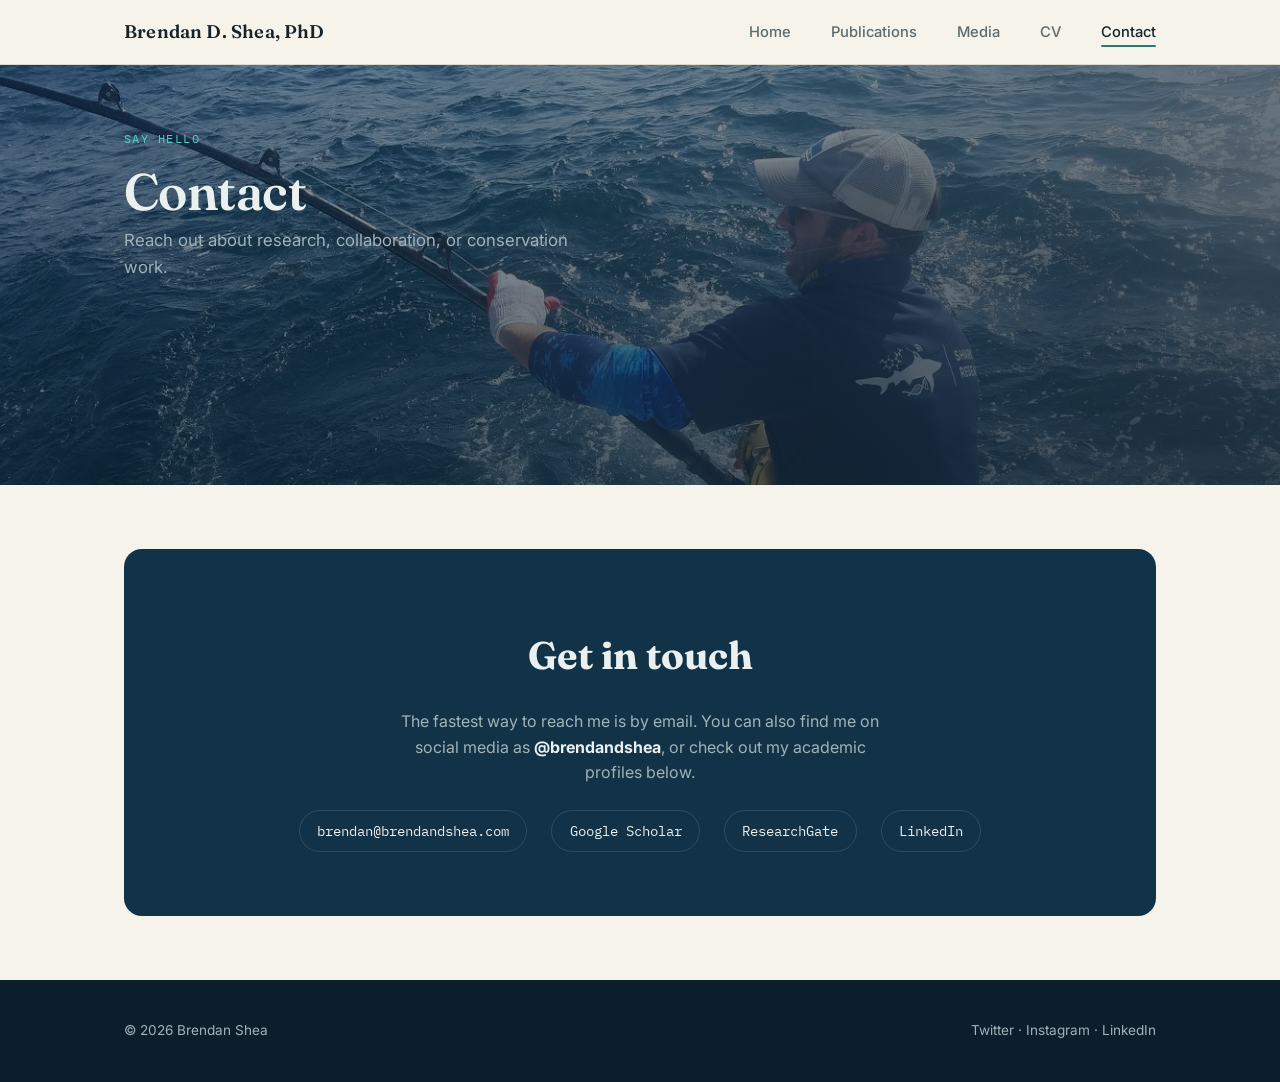
==== commit 10b9347f: "Update contact.html" ====
--- a/contact.html
+++ b/contact.html
@@ -50,9 +50,6 @@
         <a href="mailto:brendan@brendandshea.com">brendan@brendandshea.com</a>
         <a href="https://scholar.google.com/citations?user=3Ep7CCoAAAAJ&hl=en&oi=ao" target="_blank" rel="noopener">Google Scholar</a>
         <a href="https://www.researchgate.net/profile/Brendan-Shea-5" target="_blank" rel="noopener">ResearchGate</a>
-        <a href="https://twitter.com/brendandshea" target="_blank" rel="noopener">Twitter</a>
-        <a href="https://instagram.com/brendandshea" target="_blank" rel="noopener">Instagram</a>
-        <a href="https://facebook.com/brendandshea" target="_blank" rel="noopener">Facebook</a>
         <a href="https://www.linkedin.com/in/bdshea/" target="_blank" rel="noopener">LinkedIn</a>
       </div>
     </div>
